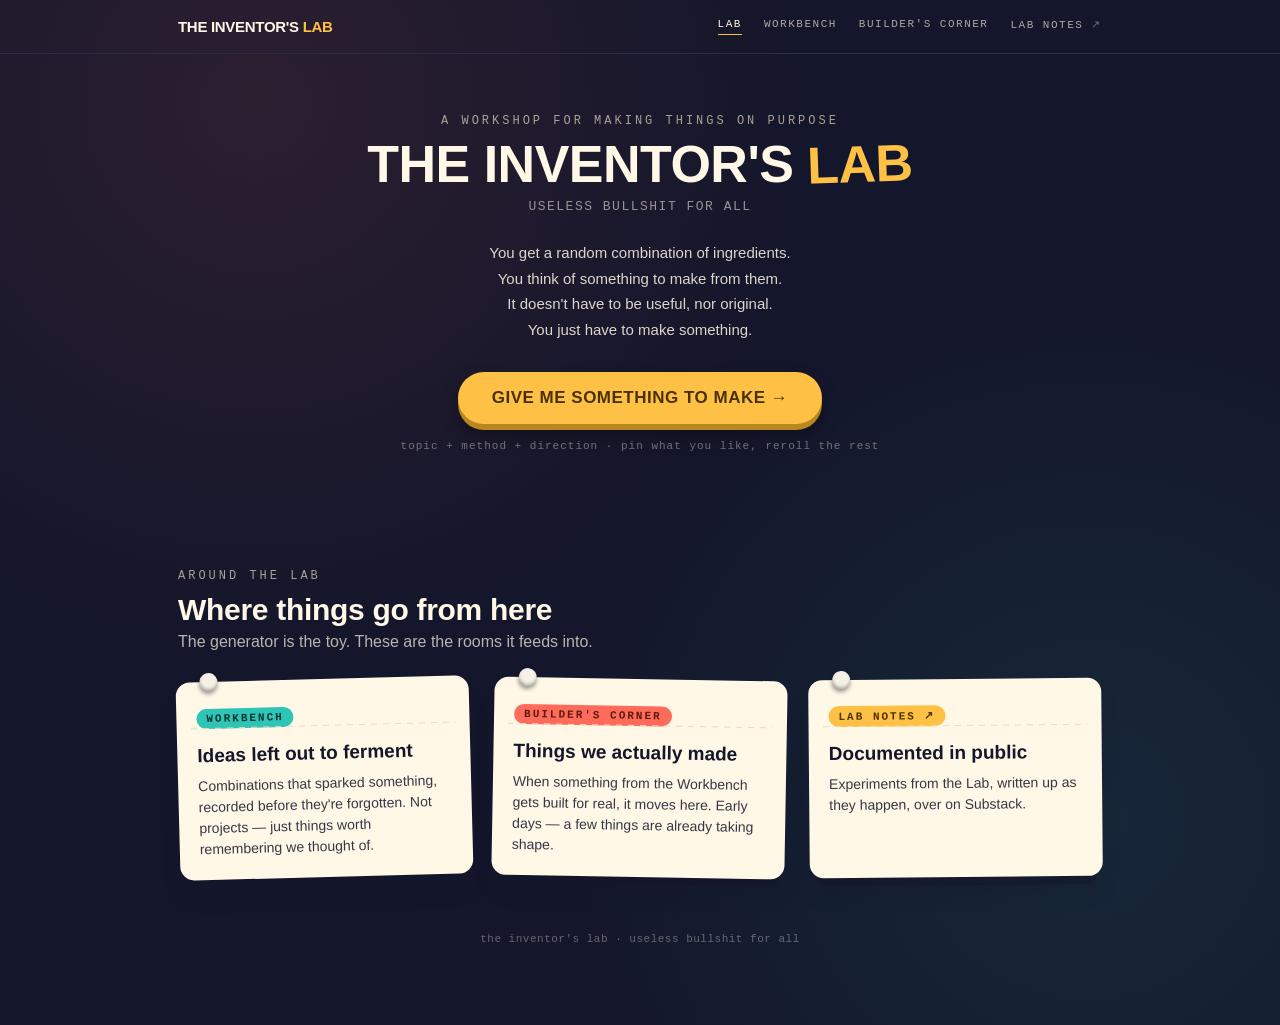
==== index.html @ f7f4d1e7 "move files" ====
<!DOCTYPE html>
<html lang="en">
<head>
<meta charset="UTF-8">
<meta name="viewport" content="width=device-width, initial-scale=1.0">
<title>The Inventor's Lab — Useless Bullshit for All</title>
<meta name="description" content="A playful creative laboratory. Get a random combination of ingredients. Make something from them.">
<link rel="stylesheet" href="assets/css/site.css">
</head>
<body>

<nav class="labnav">
  <div class="labnav-inner">
    <a class="labnav-mark" href="index.html">THE INVENTOR'S <span>LAB</span></a>
    <div class="labnav-links">
      <a href="index.html" class="current">Lab</a>
      <a href="workbench.html">Workbench</a>
      <a href="builders-corner.html">Builder's Corner</a>
      <a href="https://your-substack-url.substack.com" class="ext" target="_blank" rel="noopener">Lab Notes</a>
    </div>
  </div>
</nav>

<div class="wrap">

  <section class="hero">
    <p class="eyebrow">a workshop for making things on purpose</p>
    <h1 class="lab-title">THE INVENTOR'S <span>LAB</span></h1>
    <p class="tagline">Useless Bullshit for All</p>

    <p class="hero-copy">
      You get a random combination of ingredients.<br>
      You think of something to make from them.<br>
      It doesn't have to be useful, nor original.<br>
      You just have to make something.
    </p>

    <div class="hero-actions">
      <a class="btn-primary" href="generator.html">Give Me Something To Make →</a>
      <p class="hero-note">topic + method + direction · pin what you like, reroll the rest</p>
    </div>
  </section>

  <section>
    <p class="eyebrow">around the lab</p>
    <h2 class="section-title">Where things go from here</h2>
    <p class="section-sub">The generator is the toy. These are the rooms it feeds into.</p>

    <div class="board">
      <a class="ticket" href="workbench.html">
        <div class="pin"></div>
        <span class="ticket-label method">Workbench</span>
        <h3 class="ticket-title">Ideas left out to ferment</h3>
        <p class="ticket-body">Combinations that sparked something, recorded before they're forgotten. Not projects — just things worth remembering we thought of.</p>
      </a>

      <a class="ticket" href="builders-corner.html">
        <div class="pin"></div>
        <span class="ticket-label topic">Builder's Corner</span>
        <h3 class="ticket-title">Things we actually made</h3>
        <p class="ticket-body">When something from the Workbench gets built for real, it moves here. Early days — a few things are already taking shape.</p>
      </a>

      <a class="ticket" href="https://your-substack-url.substack.com" target="_blank" rel="noopener">
        <div class="pin"></div>
        <span class="ticket-label direction">Lab Notes ↗</span>
        <h3 class="ticket-title">Documented in public</h3>
        <p class="ticket-body">Experiments from the Lab, written up as they happen, over on Substack.</p>
      </a>
    </div>
  </section>

  <footer class="labfoot">the inventor's lab &middot; useless bullshit for all</footer>

</div>

</body>
</html>
---- assets/css/site.css ----
/* ============================================================
   THE INVENTOR'S LAB — shared tokens & components
   Same visual language as the generator page (give-me-something-to-make.html)
   ============================================================ */
:root{
  --ink: #14162B;
  --ink-soft: #2A2D4A;
  --paper: #FFF8E7;
  --paper-line: #E7DCC0;
  --topic: #FF6B5B;
  --topic-ink: #5C1A10;
  --method: #2EC4B6;
  --method-ink: #063632;
  --direction: #FFC145;
  --direction-ink: #4A3200;
  --pin: #F5F1E6;
  --shadow: rgba(20,22,43,0.45);
  --radius: 14px;
  --font-display: "Arial Black", "Helvetica Neue", Arial, sans-serif;
  --font-body: -apple-system, BlinkMacSystemFont, "Segoe UI", Roboto, sans-serif;
  --font-mono: "Courier New", Courier, monospace;
}

*{ box-sizing: border-box; }

html, body{
  margin:0; padding:0;
  background: var(--ink);
  color: var(--paper);
  font-family: var(--font-body);
  min-height: 100vh;
}

body{
  background-image:
    radial-gradient(circle at 20% 10%, rgba(255,107,91,0.10), transparent 40%),
    radial-gradient(circle at 85% 80%, rgba(46,196,182,0.10), transparent 40%);
}

a{ color: inherit; }

.wrap{
  max-width: 960px;
  margin: 0 auto;
  padding: 0 18px 80px;
}

/* ============================================================
   NAV — a strip, not a header. Reads like a label on the bench.
   ============================================================ */
.labnav{
  border-bottom: 1px solid var(--ink-soft);
  margin-bottom: 40px;
}
.labnav-inner{
  max-width: 960px;
  margin: 0 auto;
  padding: 18px 18px;
  display:flex;
  align-items:center;
  justify-content: space-between;
  flex-wrap: wrap;
  gap: 12px;
}
.labnav-mark{
  font-family: var(--font-display);
  font-weight: 900;
  font-size: 15px;
  letter-spacing: -0.3px;
  text-decoration: none;
  white-space: nowrap;
}
.labnav-mark span{ color: var(--direction); }
.labnav-links{
  display:flex;
  gap: 22px;
  flex-wrap: wrap;
  font-family: var(--font-mono);
  font-size: 11px;
  letter-spacing: 1.5px;
  text-transform: uppercase;
}
.labnav-links a{
  text-decoration:none;
  color: var(--paper);
  opacity: 0.65;
  padding-bottom: 3px;
  border-bottom: 1px solid transparent;
  transition: opacity 0.12s ease, border-color 0.12s ease;
}
.labnav-links a:hover{ opacity: 1; }
.labnav-links a.current{
  opacity: 1;
  border-bottom-color: var(--direction);
}
.labnav-links a.ext::after{ content: " ↗"; opacity: 0.6; }

/* ============================================================
   TYPE
   ============================================================ */
.eyebrow{
  font-family: var(--font-mono);
  font-size: 12px;
  letter-spacing: 3px;
  text-transform: uppercase;
  color: var(--paper-line);
  opacity: 0.7;
  margin: 0 0 10px;
}
h1.lab-title{
  font-family: var(--font-display);
  font-weight: 900;
  font-size: clamp(30px, 6vw, 52px);
  letter-spacing: -0.5px;
  margin: 0 0 8px;
  line-height: 1.02;
}
h1.lab-title span{
  display:inline-block;
  transform: rotate(-2deg);
  color: var(--direction);
}
.tagline{
  font-family: var(--font-mono);
  font-size: 13px;
  letter-spacing: 1.5px;
  text-transform: uppercase;
  opacity: 0.55;
  margin: 0 0 26px;
}
h2.section-title{
  font-family: var(--font-display);
  font-weight: 900;
  font-size: clamp(22px, 4vw, 30px);
  letter-spacing: -0.3px;
  margin: 0 0 6px;
}
.section-sub{
  font-family: var(--font-body);
  opacity: 0.7;
  margin: 0 0 28px;
  max-width: 56ch;
}

/* ============================================================
   BUTTONS
   ============================================================ */
.btn-primary{
  display:inline-block;
  font-family: var(--font-display);
  font-weight: 900;
  font-size: 17px;
  text-transform: uppercase;
  letter-spacing: 0.5px;
  background: var(--direction);
  color: var(--direction-ink);
  border: none;
  padding: 16px 34px;
  border-radius: 999px;
  cursor: pointer;
  text-decoration:none;
  box-shadow: 0 6px 0 #b8871f, 0 10px 18px rgba(0,0,0,0.35);
  transition: transform 0.1s ease, box-shadow 0.1s ease;
}
.btn-primary:hover{ transform: translateY(-2px); }
.btn-primary:active{ transform: translateY(2px); box-shadow: 0 3px 0 #b8871f; }

.btn-secondary{
  display:inline-block;
  font-family: var(--font-mono);
  font-size: 12px;
  letter-spacing: 1.5px;
  text-transform: uppercase;
  background: transparent;
  color: var(--paper);
  border: 1px solid var(--ink-soft);
  padding: 10px 18px;
  border-radius: 999px;
  cursor: pointer;
  text-decoration: none;
}
.btn-secondary:hover{ background: var(--ink-soft); }

/* ============================================================
   TICKET CARD — the signature element.
   Same grammar as the generator's card: pinned, tilted, torn edge.
   Reused everywhere: an idea, a build, a section of the Lab.
   ============================================================ */
.ticket{
  position: relative;
  background: var(--paper);
  color: var(--ink);
  border-radius: var(--radius);
  padding: 26px 20px 20px;
  box-shadow: 0 14px 0 -6px var(--shadow), 0 18px 24px -10px var(--shadow);
  transform: rotate(var(--tilt, 0deg));
  transition: transform 0.15s ease;
  text-decoration: none;
  display:block;
}
.ticket:hover{ transform: rotate(var(--tilt, 0deg)) translateY(-3px); }
.ticket::before{
  content: "";
  position:absolute;
  top: 46px; left: 14px; right: 14px;
  height: 1px;
  background-image: repeating-linear-gradient(to right, var(--paper-line) 0 6px, transparent 6px 12px);
}
.ticket .pin{
  position:absolute;
  top: -9px; left: 24px;
  transform: rotate(8deg);
  width: 18px; height: 18px;
  border-radius: 50%;
  background: var(--pin);
  box-shadow: inset 0 -2px 3px rgba(0,0,0,0.25), 0 3px 4px rgba(0,0,0,0.4);
}
.ticket-label{
  display:inline-block;
  font-family: var(--font-mono);
  font-size: 11px;
  letter-spacing: 2px;
  text-transform: uppercase;
  padding: 4px 10px;
  border-radius: 999px;
  margin-bottom: 16px;
  font-weight: 700;
}
.ticket-label.topic{ background: var(--topic); color: var(--topic-ink); }
.ticket-label.method{ background: var(--method); color: var(--method-ink); }
.ticket-label.direction{ background: var(--direction); color: var(--direction-ink); }

.ticket-title{
  font-family: var(--font-display);
  font-weight: 900;
  font-size: 19px;
  line-height: 1.2;
  margin: 0 0 8px;
}
.ticket-body{
  font-size: 14px;
  line-height: 1.5;
  opacity: 0.85;
  margin: 0;
}
.ticket-combo{
  font-family: var(--font-mono);
  font-size: 11px;
  letter-spacing: 0.5px;
  opacity: 0.55;
  margin: 0 0 10px;
  text-transform: uppercase;
}
.ticket-combo .sep{ opacity: 0.4; padding: 0 4px; }

.board{
  display: grid;
  grid-template-columns: repeat(auto-fill, minmax(240px, 1fr));
  gap: 26px 22px;
  margin-bottom: 10px;
}
.board .ticket:nth-child(3n+1){ --tilt: -1.5deg; }
.board .ticket:nth-child(3n+2){ --tilt: 1deg; }
.board .ticket:nth-child(3n)  { --tilt: -0.5deg; }

/* placeholder / coming-soon state */
.ticket.placeholder{
  background: transparent;
  border: 1.5px dashed var(--ink-soft);
  color: var(--paper);
  box-shadow: none;
}
.ticket.placeholder::before{ display:none; }
.ticket.placeholder .pin{ display:none; }
.ticket.placeholder .ticket-title{ color: var(--paper); opacity: 0.8; }
.ticket.placeholder .ticket-body{ color: var(--paper); opacity: 0.55; }

/* ============================================================
   HOMEPAGE HERO
   ============================================================ */
.hero{
  padding: 20px 0 50px;
  text-align: center;
}
.hero .eyebrow{ }
.hero-copy{
  max-width: 46ch;
  margin: 0 auto 30px;
  font-size: 15px;
  line-height: 1.7;
  opacity: 0.85;
}
.hero-copy strong{ color: var(--direction); font-weight: 700; }

.hero-actions{
  display:flex;
  flex-direction:column;
  align-items:center;
  gap: 10px;
}
.hero-note{
  font-family: var(--font-mono);
  font-size: 11px;
  letter-spacing: 1px;
  opacity: 0.4;
  margin-top: 6px;
}

section{ margin-bottom: 56px; }

footer.labfoot{
  text-align:center;
  font-size: 11px;
  opacity: 0.35;
  font-family: var(--font-mono);
  margin-top: 40px;
  letter-spacing: 0.5px;
}

@media (max-width: 560px){
  .labnav-inner{ flex-direction: column; align-items:flex-start; }
}
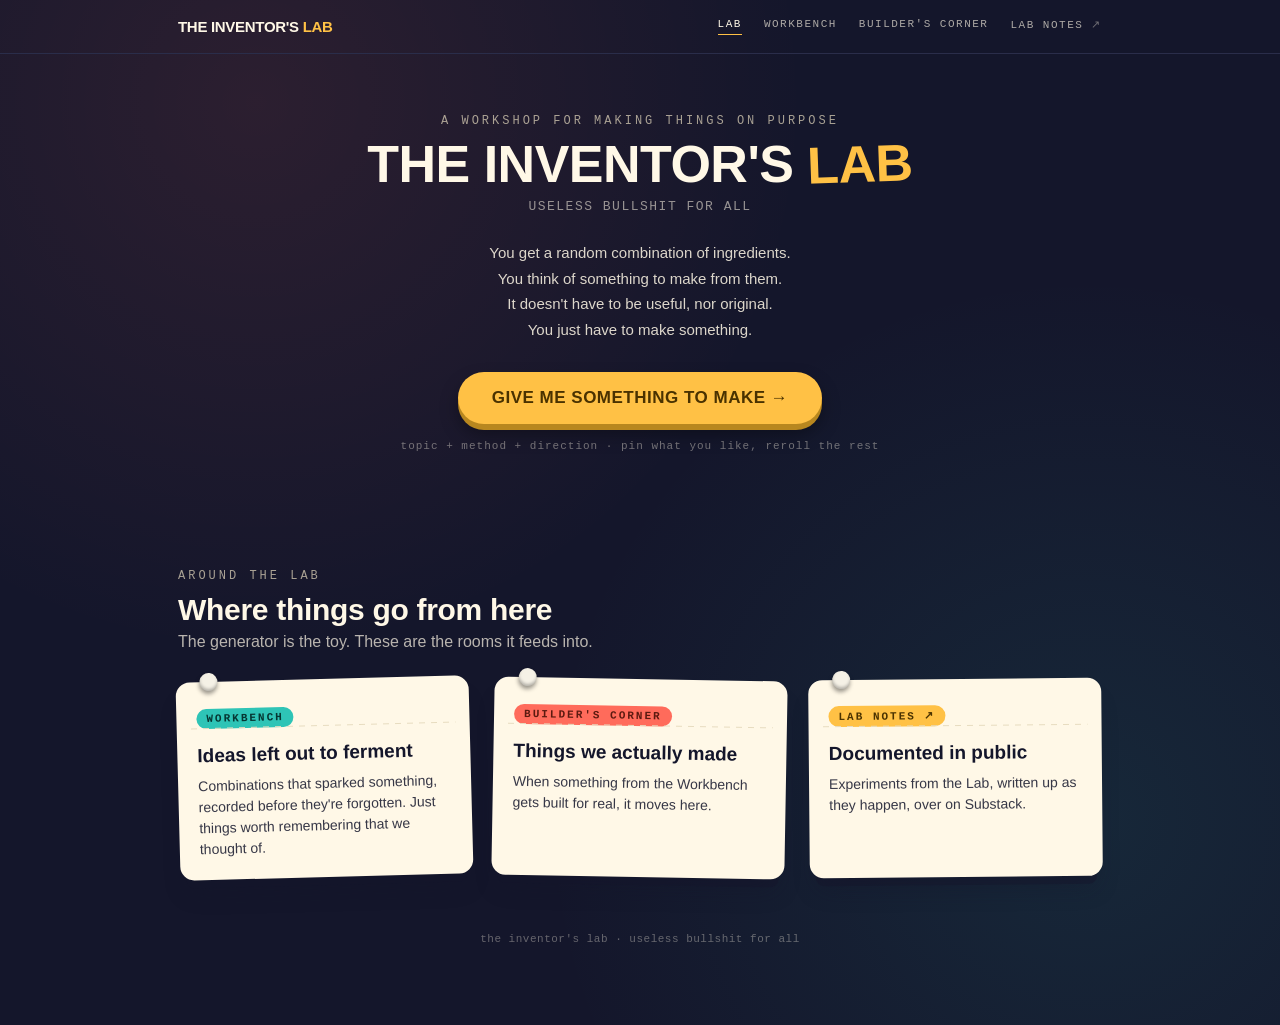
==== commit 05455f65: "Update index.html" ====
--- a/index.html
+++ b/index.html
@@ -6,6 +6,7 @@
 <title>The Inventor's Lab — Useless Bullshit for All</title>
 <meta name="description" content="A playful creative laboratory. Get a random combination of ingredients. Make something from them.">
 <link rel="stylesheet" href="assets/css/site.css">
+<link rel="icon" type="image/png" href="images/favicon.png">
 </head>
 <body>
 
@@ -51,14 +52,14 @@
         <div class="pin"></div>
         <span class="ticket-label method">Workbench</span>
         <h3 class="ticket-title">Ideas left out to ferment</h3>
-        <p class="ticket-body">Combinations that sparked something, recorded before they're forgotten. Not projects — just things worth remembering we thought of.</p>
+        <p class="ticket-body">Combinations that sparked something, recorded before they're forgotten. Just things worth remembering that we thought of.</p>
       </a>
 
       <a class="ticket" href="builders-corner.html">
         <div class="pin"></div>
         <span class="ticket-label topic">Builder's Corner</span>
         <h3 class="ticket-title">Things we actually made</h3>
-        <p class="ticket-body">When something from the Workbench gets built for real, it moves here. Early days — a few things are already taking shape.</p>
+        <p class="ticket-body">When something from the Workbench gets built for real, it moves here.</p>
       </a>
 
       <a class="ticket" href="https://your-substack-url.substack.com" target="_blank" rel="noopener">
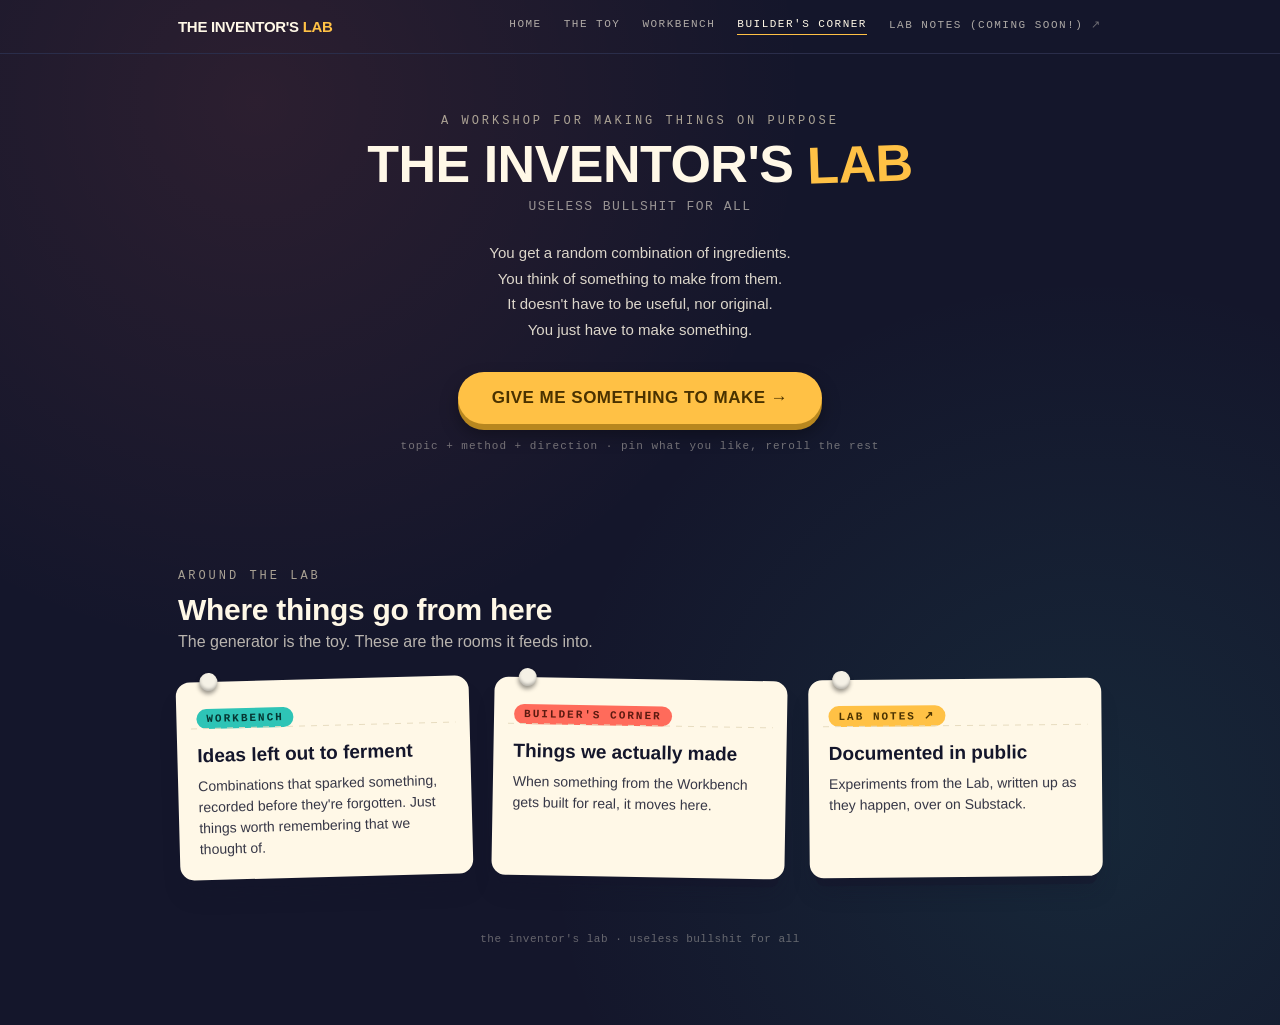
==== commit fa11f5a8: "fix the navbar and add the toy to it" ====
--- a/index.html
+++ b/index.html
@@ -14,10 +14,11 @@
   <div class="labnav-inner">
     <a class="labnav-mark" href="index.html">THE INVENTOR'S <span>LAB</span></a>
     <div class="labnav-links">
-      <a href="index.html" class="current">Lab</a>
+      <a href="index.html">Home</a>
+      <a href="https://inventors-lab.vercel.app/generator.html">The Toy</a>
       <a href="workbench.html">Workbench</a>
-      <a href="builders-corner.html">Builder's Corner</a>
-      <a href="https://your-substack-url.substack.com" class="ext" target="_blank" rel="noopener">Lab Notes</a>
+      <a href="builders-corner.html" class="current">Builder's Corner</a>
+      <a href="https://your-substack-url.substack.com" class="ext" target="_blank" rel="noopener">Lab Notes (coming soon!)</a>
     </div>
   </div>
 </nav>
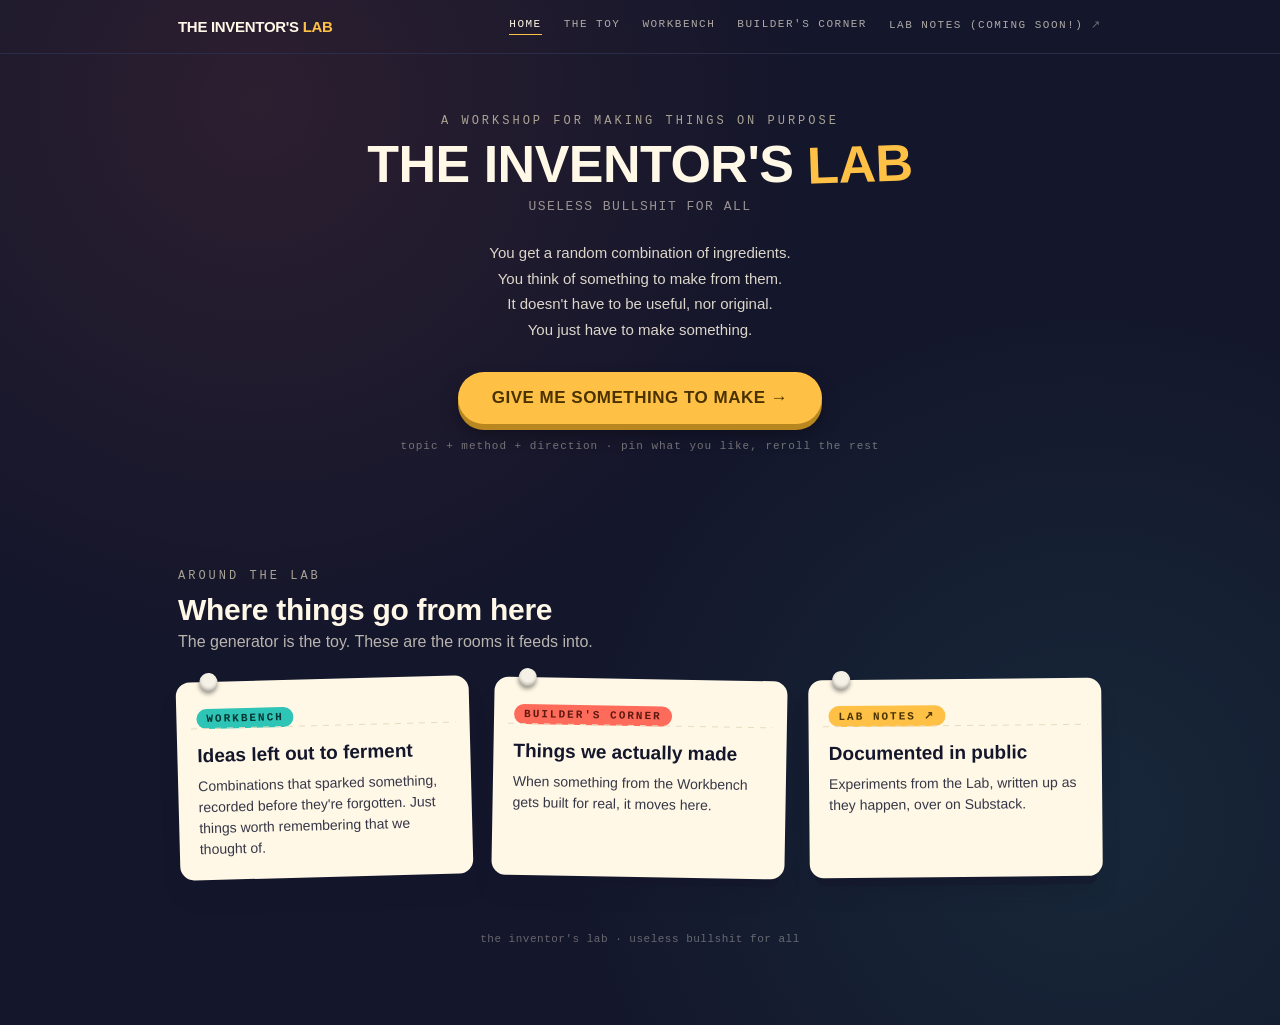
==== commit 8368ae5f: "fix current" ====
--- a/index.html
+++ b/index.html
@@ -14,10 +14,10 @@
   <div class="labnav-inner">
     <a class="labnav-mark" href="index.html">THE INVENTOR'S <span>LAB</span></a>
     <div class="labnav-links">
-      <a href="index.html">Home</a>
+      <a href="index.html" class="current">Home</a>
       <a href="https://inventors-lab.vercel.app/generator.html">The Toy</a>
       <a href="workbench.html">Workbench</a>
-      <a href="builders-corner.html" class="current">Builder's Corner</a>
+      <a href="builders-corner.html">Builder's Corner</a>
       <a href="https://your-substack-url.substack.com" class="ext" target="_blank" rel="noopener">Lab Notes (coming soon!)</a>
     </div>
   </div>
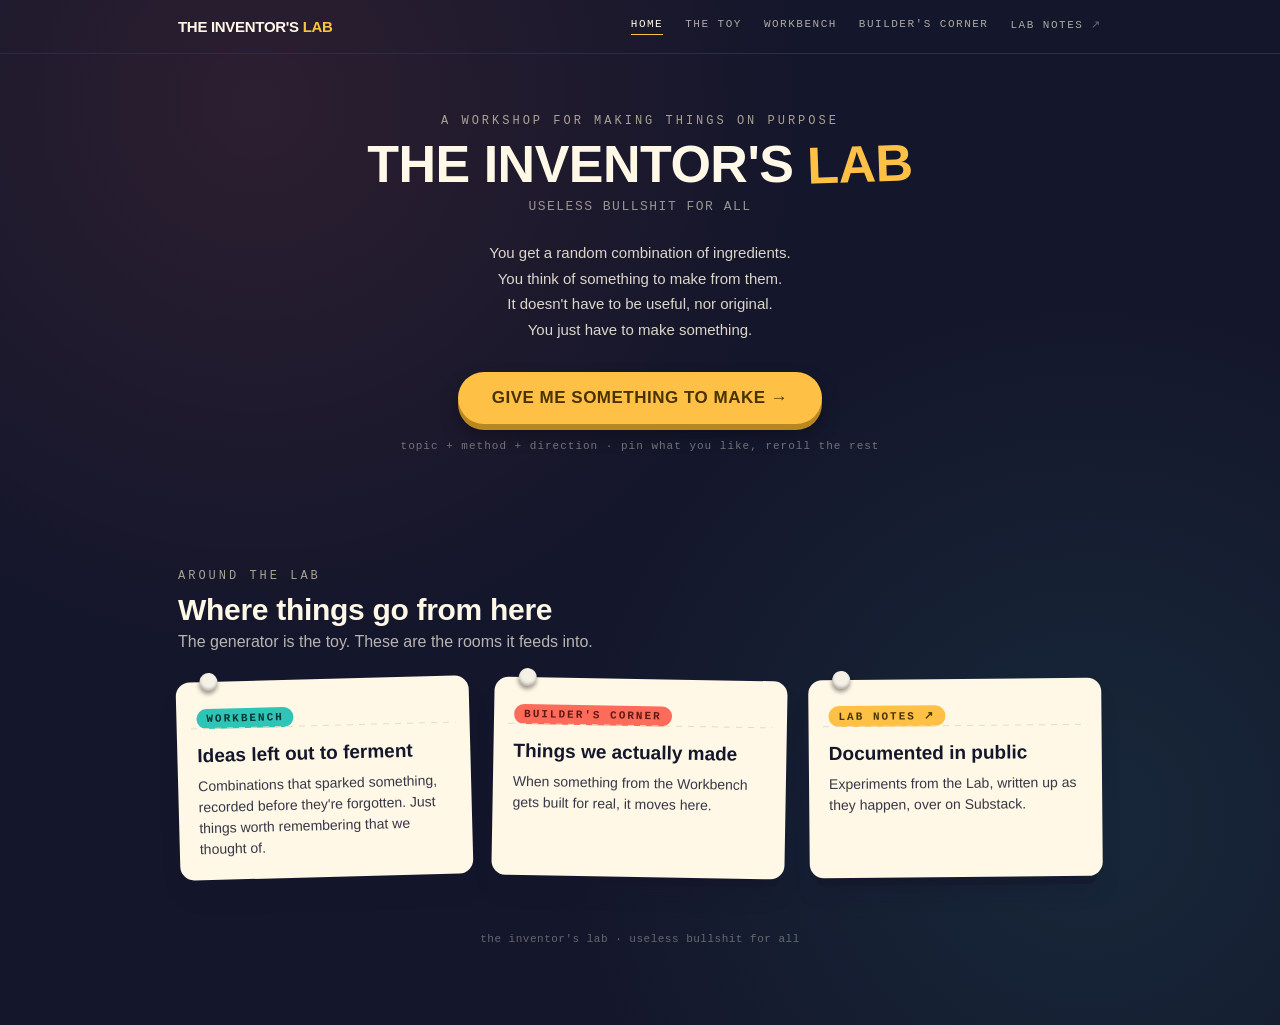
==== commit 2841ed89: "remove coming soon" ====
--- a/index.html
+++ b/index.html
@@ -18,7 +18,7 @@
       <a href="https://inventors-lab.vercel.app/generator.html">The Toy</a>
       <a href="workbench.html">Workbench</a>
       <a href="builders-corner.html">Builder's Corner</a>
-      <a href="https://your-substack-url.substack.com" class="ext" target="_blank" rel="noopener">Lab Notes (coming soon!)</a>
+      <a href="https://inventorslab.substack.com/" class="ext" target="_blank" rel="noopener">Lab Notes</a>
     </div>
   </div>
 </nav>
@@ -63,7 +63,7 @@
         <p class="ticket-body">When something from the Workbench gets built for real, it moves here.</p>
       </a>
 
-      <a class="ticket" href="https://your-substack-url.substack.com" target="_blank" rel="noopener">
+      <a class="ticket" href="https://inventorslab.substack.com/" target="_blank" rel="noopener">
         <div class="pin"></div>
         <span class="ticket-label direction">Lab Notes ↗</span>
         <h3 class="ticket-title">Documented in public</h3>
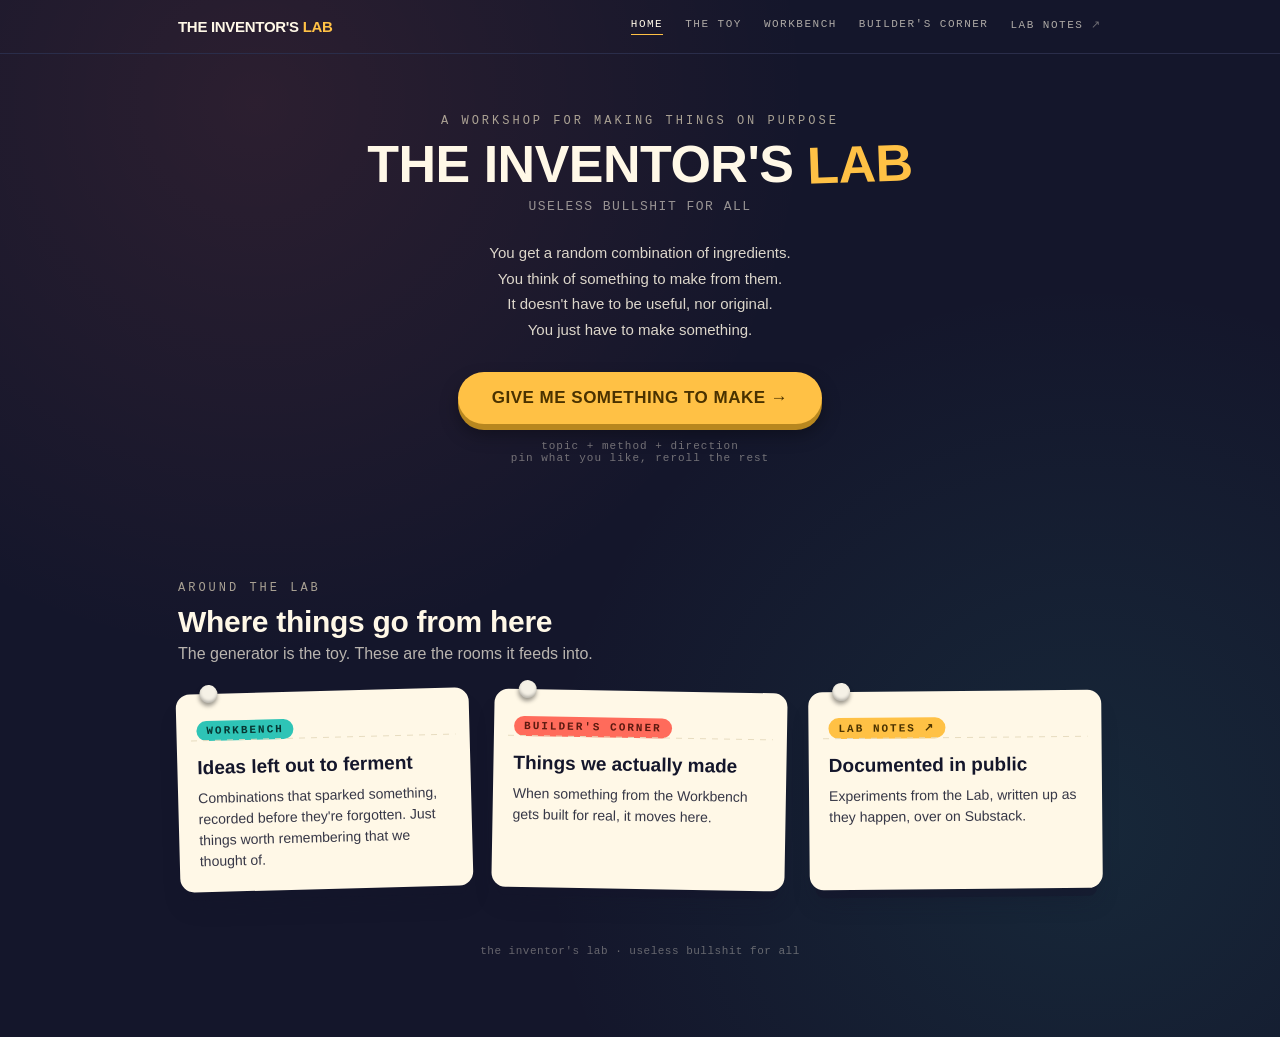
==== commit d81b601b: "fix spacing under big button" ====
--- a/index.html
+++ b/index.html
@@ -39,7 +39,7 @@
 
     <div class="hero-actions">
       <a class="btn-primary" href="generator.html">Give Me Something To Make →</a>
-      <p class="hero-note">topic + method + direction · pin what you like, reroll the rest</p>
+      <p class="hero-note">topic + method + direction <br> pin what you like, reroll the rest</p>
     </div>
   </section>
 
